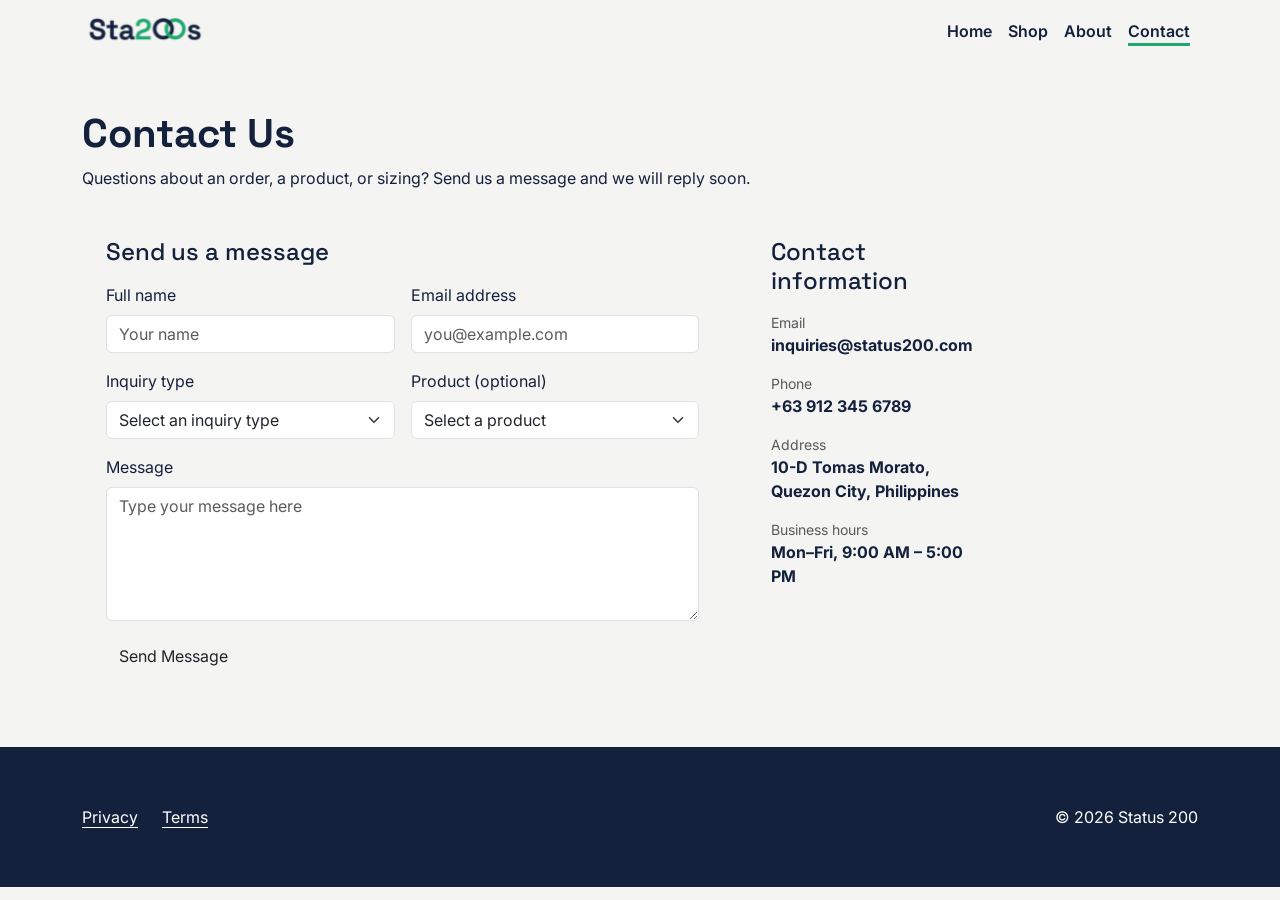
==== contact.html @ 972d7714 "Contact page html (no js yet) No JS yet, still reading how" ====
<!DOCTYPE html>
<html lang="en">
<head>
  <meta charset="UTF-8">
  <meta name="viewport" content="width=device-width, initial-scale=1">
  <meta name="description" content="Contact Us Status 200">
  <title>Status 200 | Contact Us</title>

  <link href="https://fonts.googleapis.com/css2?family=Inter:wght@400;600&family=Space+Grotesk:wght@700&display=swap" rel="stylesheet">
  <link href="https://cdn.jsdelivr.net/npm/bootstrap@5.3.3/dist/css/bootstrap.min.css" rel="stylesheet">
  <link href="css/style.css" rel="stylesheet">
</head>
<body>
  <a class="skip-link" href="#main-content">Skip to main content</a>

  <header>
    <nav class="navbar navbar-expand-md site-nav" aria-label="Main navigation">
      <div class="container">
        <a class="navbar-brand" href="index.html">
          <img src="images/logo.svg" alt="Status 200 home" height="36">
        </a>
        <button class="navbar-toggler" type="button" data-bs-toggle="collapse"
                data-bs-target="#mainNav" aria-controls="mainNav"
                aria-expanded="false" aria-label="Toggle navigation">
          <span class="navbar-toggler-icon"></span>
        </button>
        <div class="collapse navbar-collapse justify-content-end" id="mainNav">
          <ul class="navbar-nav">
            <li class="nav-item"><a class="nav-link" href="index.html">Home</a></li>
            <li class="nav-item"><a class="nav-link" href="index.html#featured-products">Shop</a></li>
            <li class="nav-item"><a class="nav-link" href="index.html#about">About</a></li>
            <li class="nav-item"><a class="nav-link" href="contact.html" aria-current="page">Contact</a></li>
          </ul>
        </div>
      </div>
    </nav>
  </header>

  <main id="main-content">
    <section class="container my-5">
      <h1>Contact Us</h1>
      <p class="contact-subtitle mb-4">Questions about an order, a product, or sizing? Send us a message and we will reply soon.</p>

      <div class="row g-4 align-items-start">
        <!--MAIN CONTACT FORM-->
        <div class="col-md-7"> 
          <div class="contact-box p-4 rounded-4">
            <h2 class="h4 mb-3">Send us a message</h2>

            <form id="contactForm">
              <div class="row g-3">
                <div class="col-md-6">
                  <label for="fullName" class="form-label">Full name</label>
                  <input type="text" class="form-control" id="fullName" placeholder="Your name" required>
                </div>

                <div class="col-md-6">
                  <label for="email" class="form-label">Email address</label>
                  <input type="email" class="form-control" id="email" placeholder="you@example.com" required>
                </div>

                <div class="col-md-6">
                  <label for="inquiryType" class="form-label">Inquiry type</label>
                  <select class="form-select" id="inquiryType" required>
                    <option value="" selected disabled>Select an inquiry type</option>
                    <option value="order">Order inquiry</option>
                    <option value="product">Product or sizing</option>
                    <option value="general">General question</option>
                  </select>
                </div>

                <div class="col-md-6">
                  <label for="product" class="form-label">Product (optional)</label>
                  <select class="form-select" id="product">
                    <option value="" selected>Select a product</option>
                    <option value="dont-be-late">Don't Be Late Tee</option>
                    <option value="everyday-comfort">Everyday Comfort Tee</option>
                    <option value="do-good-work">Do Good Work Tee</option>
                  </select>
                </div>

                <div class="col-12">
                  <label for="message" class="form-label">Message</label>
                  <textarea class="form-control" id="message" rows="5" placeholder="Type your message here" required></textarea>
                </div>

                <div class="col-12">
                  <button type="submit" class="btn btn-send">Send Message</button>
                </div>
              </div>
            </form>

            <div id="confirmation" class="alert alert-success mt-3 mb-0 d-none">
              Message sent! We will reply soon.
            </div>
          </div>    
        </div>

        <!--CONTACT INFORMATION BOX-->
        <div class="col-md-3">
          <div class="info-box p-4 rounded-4">
            <h2 class="h4 mb-3">Contact information</h2>

            <p class="mb-3">
              <small class="text-muted d-block">Email</small>
              <strong>inquiries@status200.com</strong>
            </p>

            <p class="mb-3">
              <small class="text-muted d-block">Phone</small>
              <strong>+63 912 345 6789</strong>
            </p>

            <p class="mb-3">
              <small class="text-muted d-block">Address</small>
              <strong>10-D Tomas Morato, Quezon City, Philippines</strong>
            </p>

            <p class="mb-0">
              <small class="text-muted d-block">Business hours</small>
              <strong>Mon–Fri, 9:00 AM – 5:00 PM</strong>
            </p>
          </div>
        </div>
      </div>
    </section>
  </main>

  <footer class="site-footer py-5">
    <div class="container d-flex flex-column flex-md-row justify-content-between align-items-md-center gap-3">
      <nav aria-label="Footer navigation">
        <ul class="list-unstyled d-flex gap-4 mb-0">
          <li><a href="privacy.html">Privacy</a></li>
          <li><a href="privacy.html#terms">Terms</a></li>
        </ul>
      </nav>
      <p class="mb-0">© 2026 Status 200</p>
    </div>
  </footer>

  <script src="https://cdn.jsdelivr.net/npm/bootstrap@5.3.3/dist/js/bootstrap.bundle.min.js"></script>
  <script src="js/main.js"></script>
</body>
</html>
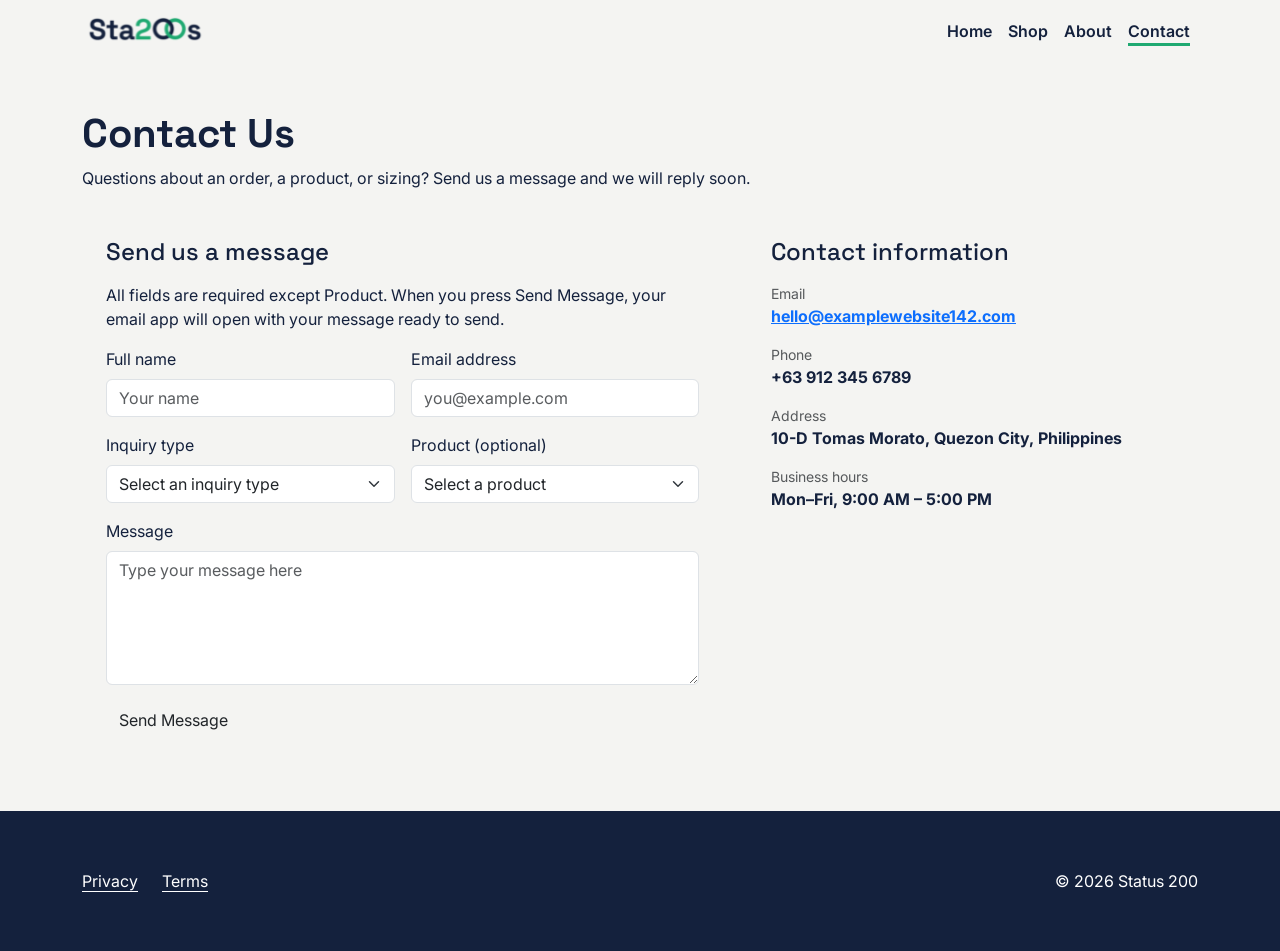
==== commit 9f3fe052: "Update contact.html (small changes)" ====
--- a/contact.html
+++ b/contact.html
@@ -47,7 +47,10 @@
           <div class="contact-box p-4 rounded-4">
             <h2 class="h4 mb-3">Send us a message</h2>
 
-            <form id="contactForm">
+            <!-- ADDED: form instructions -->
+            <p id="formNote" class="mb-3">All fields are required except Product. When you press Send Message, your email app will open with your message ready to send.</p>
+
+            <form id="contactForm" aria-describedby="formNote">
               <div class="row g-3">
                 <div class="col-md-6">
                   <label for="fullName" class="form-label">Full name</label>
@@ -90,20 +93,23 @@
               </div>
             </form>
 
-            <div id="confirmation" class="alert alert-success mt-3 mb-0 d-none">
-              Message sent! We will reply soon.
+            <!-- CHANGED: message text, added role/aria-live -->
+            <div id="confirmation" class="alert alert-success mt-3 mb-0 d-none" role="status" aria-live="polite">
+              Your email app should now open with your message. Please press Send in your email app to complete it.
             </div>
           </div>    
         </div>
 
         <!--CONTACT INFORMATION BOX-->
-        <div class="col-md-3">
+        <!-- CHANGED: col-md-3 to col-md-5 to fill the row -->
+        <div class="col-md-5">
           <div class="info-box p-4 rounded-4">
             <h2 class="h4 mb-3">Contact information</h2>
 
             <p class="mb-3">
               <small class="text-muted d-block">Email</small>
-              <strong>inquiries@status200.com</strong>
+              <!-- CHANGED: correct store email, now a link -->
+              <strong><a href="mailto:hello@examplewebsite142.com">hello@examplewebsite142.com</a></strong>
             </p>
 
             <p class="mb-3">
@@ -141,4 +147,4 @@
   <script src="https://cdn.jsdelivr.net/npm/bootstrap@5.3.3/dist/js/bootstrap.bundle.min.js"></script>
   <script src="js/main.js"></script>
 </body>
-</html>+</html>
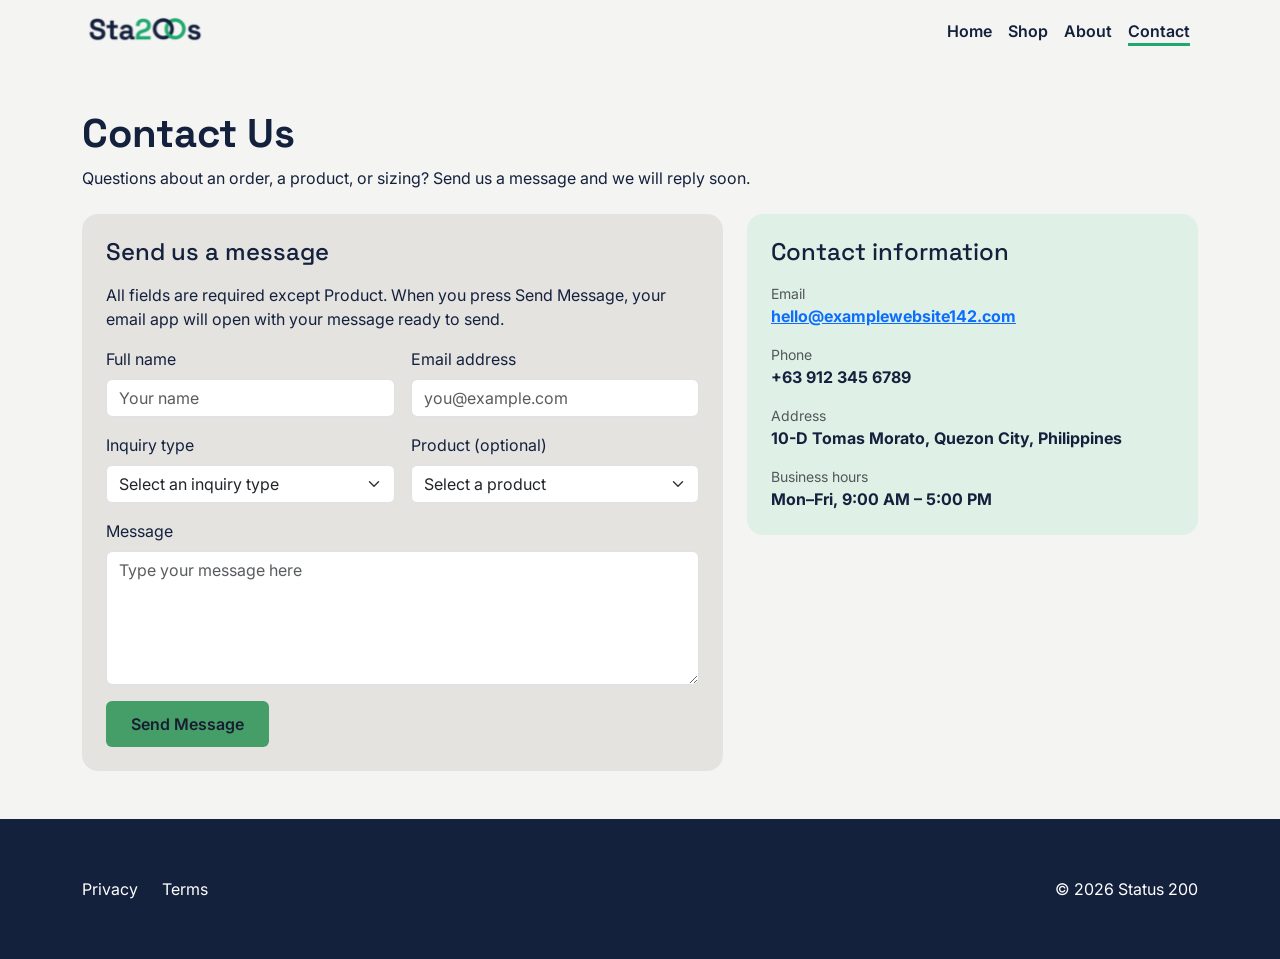
==== commit f40a6493: "Add files via upload - updated style.css to fix footer not sticking to bottom of screen in different" ====
--- a/contact.html
+++ b/contact.html
@@ -9,6 +9,7 @@
   <link href="https://fonts.googleapis.com/css2?family=Inter:wght@400;600&family=Space+Grotesk:wght@700&display=swap" rel="stylesheet">
   <link href="https://cdn.jsdelivr.net/npm/bootstrap@5.3.3/dist/css/bootstrap.min.css" rel="stylesheet">
   <link href="css/style.css" rel="stylesheet">
+  <script src="js/mailto.js" defer></script>
 </head>
 <body>
   <a class="skip-link" href="#main-content">Skip to main content</a>
@@ -50,7 +51,7 @@
             <!-- ADDED: form instructions -->
             <p id="formNote" class="mb-3">All fields are required except Product. When you press Send Message, your email app will open with your message ready to send.</p>
 
-            <form id="contactForm" aria-describedby="formNote">
+            <form id="contactForm" class="contactForm" action="#" method="post" aria-describedby="formNote"> <!--added javascript id stuff-->
               <div class="row g-3">
                 <div class="col-md-6">
                   <label for="fullName" class="form-label">Full name</label>
@@ -66,9 +67,9 @@
                   <label for="inquiryType" class="form-label">Inquiry type</label>
                   <select class="form-select" id="inquiryType" required>
                     <option value="" selected disabled>Select an inquiry type</option>
-                    <option value="order">Order inquiry</option>
-                    <option value="product">Product or sizing</option>
-                    <option value="general">General question</option>
+                    <option value="Order Inquiry">Order inquiry</option>
+                    <option value="Product or Sizing">Product or sizing</option>
+                    <option value="General Inquiry">General question</option>
                   </select>
                 </div>
 
@@ -147,4 +148,4 @@
   <script src="https://cdn.jsdelivr.net/npm/bootstrap@5.3.3/dist/js/bootstrap.bundle.min.js"></script>
   <script src="js/main.js"></script>
 </body>
-</html>
+</html>
--- a/css/style.css
+++ b/css/style.css
@@ -0,0 +1,180 @@
+:root {
+  --jungle-green: #1FA971;
+  --prussian-blue: #14213D;
+  --honeydew: #D9F2E6;
+  --white-smoke: #F4F4F2;
+}
+
+body {
+  font-family: "Inter", sans-serif;
+  font-size: 1rem;
+  font-weight: 400;
+  color: var(--prussian-blue);
+  background-color: var(--white-smoke);
+}
+
+h1, h2, h3 {
+  font-family: "Space Grotesk", sans-serif;
+  font-weight: 700;
+  color: var(--prussian-blue);
+}
+
+.skip-link {
+  position: absolute;
+  left: -999px;
+  top: 0;
+  background: var(--prussian-blue);
+  color: #fff;
+  padding: 0.75rem 1rem;
+  z-index: 2000;
+}
+.skip-link:focus { left: 0; }
+
+a:focus-visible,
+.btn:focus-visible,
+.navbar-toggler:focus-visible {
+  outline: 3px solid var(--prussian-blue);
+  outline-offset: 3px;
+  box-shadow: none;
+}
+
+.site-nav { background-color: var(--white-smoke); }
+.site-nav .nav-link {
+  color: var(--prussian-blue);
+  font-weight: 600;
+  min-height: 44px;
+  display: flex;
+  align-items: center;
+  padding-left: 1rem;
+  padding-right: 1rem;
+}
+.site-nav .nav-link:hover,
+.site-nav .nav-link[aria-current="page"] {
+  color: var(--prussian-blue);
+  text-decoration: underline;
+  text-decoration-color: var(--jungle-green);
+  text-decoration-thickness: 3px;
+  text-underline-offset: 6px;
+}
+.navbar-toggler { min-width: 44px; min-height: 44px; }
+
+.hero-card { background-color: var(--honeydew); }
+.hero-card h1 { font-size: 3rem; margin-bottom: 0.5rem; }
+.hero-card .accent { color: var(--jungle-green); }
+.hero-tagline { font-weight: 600; }
+
+.btn-shop {
+  background-color: var(--jungle-green);
+  border: 2px solid var(--jungle-green);
+  color: #fff;
+  font-weight: 600;
+  min-width: 11rem;
+  min-height: 48px;
+  border-radius: 0.5rem;
+}
+.btn-shop:hover,
+.btn-shop:active {
+  background-color: var(--prussian-blue);
+  border-color: var(--prussian-blue);
+  color: #fff;
+}
+
+.section-title {
+  font-size: 1rem;
+  text-transform: uppercase;
+  letter-spacing: 0.05em;
+}
+.product-card { background: transparent; max-width: 320px; margin: 0 auto; }
+.product-img {
+  aspect-ratio: 1 / 1;
+  object-fit: contain;
+  background-color: transparent;
+  width: 100%;
+  height: auto;
+  transition: transform 0.3s ease;
+}
+.product-card:hover .product-img,
+.product-card:focus-within .product-img {
+  transform: scale(1.05);
+}
+@media (prefers-reduced-motion: reduce) {
+  .product-img {
+    transition: none;
+  }
+  .product-card:hover .product-img,
+  .product-card:focus-within .product-img {
+    transform: none;
+  }
+}
+.product-name,
+.product-name a {
+  font-size: 1.25rem;
+  margin-top: 0.75rem;
+  color: var(--honeydew);
+  -webkit-text-stroke: 1px var(--jungle-green);
+}
+
+.product-meta {
+  display: flex;
+  justify-content: center;
+  align-items: center;
+  flex-wrap: wrap;
+  gap: 0.5rem;
+}
+.product-price { font-weight: 600; margin: 0; }
+.meta-dot { color: var(--prussian-blue); }
+.order-link {
+  display: inline-block;
+  min-height: 44px;
+  line-height: 44px;
+  padding: 0 0.75rem;
+  color: var(--jungle-green);
+  font-weight: 600;
+  text-decoration: underline;
+  text-underline-offset: 4px;
+}
+.order-link:hover { color: var(--prussian-blue); }
+
+.about-section { background-color: var(--honeydew); }
+.about-title { font-size: 1.25rem; white-space: nowrap; }
+
+.site-footer { background-color: var(--prussian-blue); color: #fff; }
+.site-footer a {
+  display: inline-block;
+  min-height: 44px;
+  line-height: 44px;
+  color: #fff;
+  text-decoration: none;
+  text-underline-offset: 4px;
+}
+.site-footer a:focus-visible { outline-color: #fff; }
+
+@media (max-width: 767.98px) {
+  .hero-card h1 { font-size: 2.25rem; }
+  .btn-shop { width: 100%; }
+}
+
+.contact-box {
+  background-color: #e4e3e0;
+}
+
+.info-box {
+  background-color: #dff0e6;
+}
+
+.btn-send {
+  background-color: #459d67;
+  color: #181d31;
+  font-weight: 600;
+  padding: 10px 24px;
+}
+
+.btn-send:hover {
+  background-color: #3a8858;
+  color: #181d31;
+}
+
+.contact-box,
+.info-box {
+  overflow-wrap: break-word;
+}
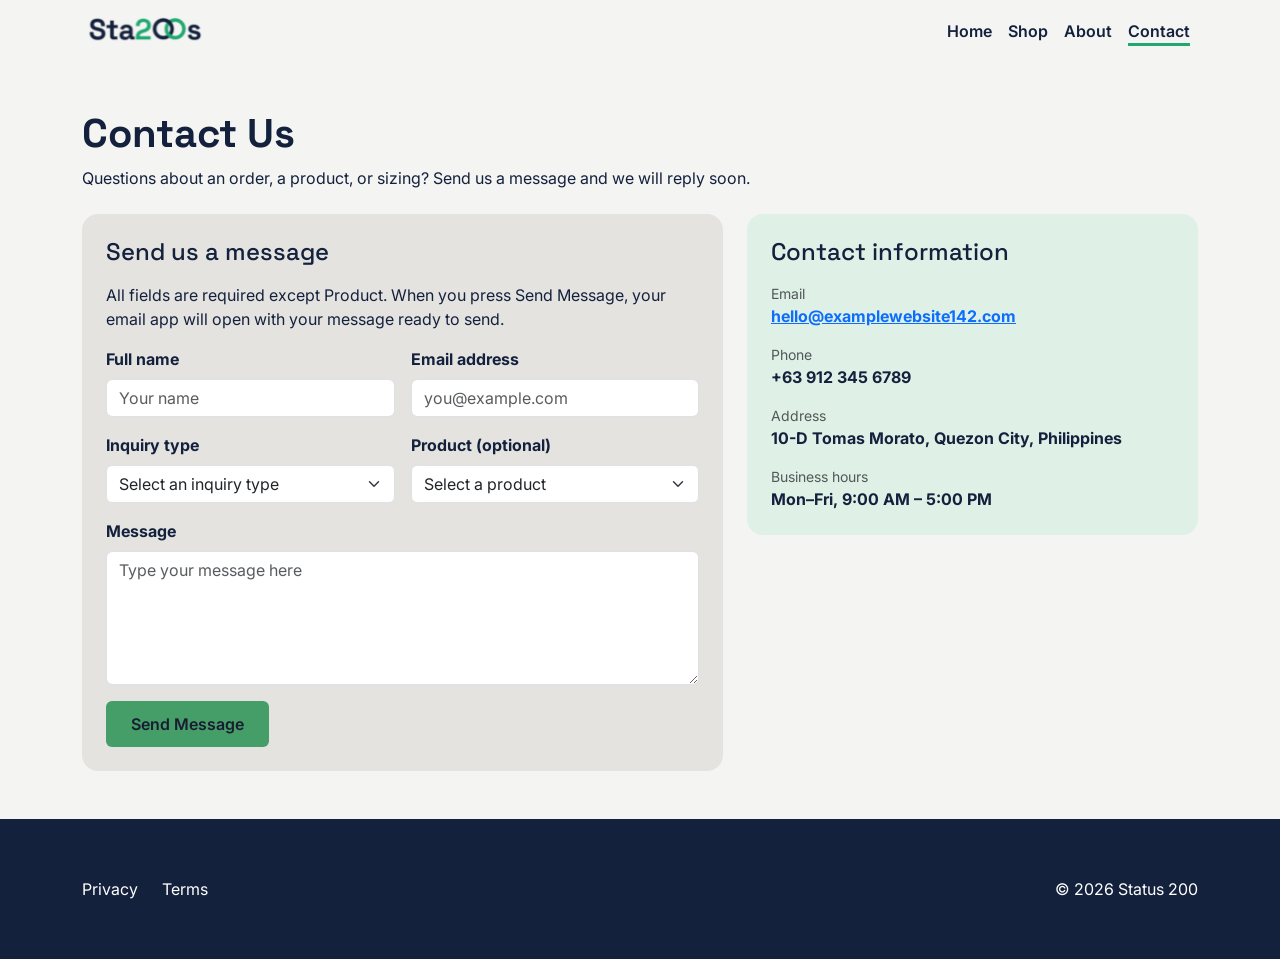
==== commit 151c400e: "Update contact.html added <strong> to contact form field labels" ====
--- a/contact.html
+++ b/contact.html
@@ -54,17 +54,17 @@
             <form id="contactForm" class="contactForm" action="#" method="post" aria-describedby="formNote"> <!--added javascript id stuff-->
               <div class="row g-3">
                 <div class="col-md-6">
-                  <label for="fullName" class="form-label">Full name</label>
+                  <label for="fullName" class="form-label"><strong>Full name</strong></label>
                   <input type="text" class="form-control" id="fullName" placeholder="Your name" required>
                 </div>
 
                 <div class="col-md-6">
-                  <label for="email" class="form-label">Email address</label>
+                  <label for="email" class="form-label"><strong>Email address</strong></label>
                   <input type="email" class="form-control" id="email" placeholder="you@example.com" required>
                 </div>
 
                 <div class="col-md-6">
-                  <label for="inquiryType" class="form-label">Inquiry type</label>
+                  <label for="inquiryType" class="form-label"><strong>Inquiry type</strong></label>
                   <select class="form-select" id="inquiryType" required>
                     <option value="" selected disabled>Select an inquiry type</option>
                     <option value="Order Inquiry">Order inquiry</option>
@@ -74,7 +74,7 @@
                 </div>
 
                 <div class="col-md-6">
-                  <label for="product" class="form-label">Product (optional)</label>
+                  <label for="product" class="form-label"><strong>Product (optional)</strong></label>
                   <select class="form-select" id="product">
                     <option value="" selected>Select a product</option>
                     <option value="dont-be-late">Don't Be Late Tee</option>
@@ -84,7 +84,7 @@
                 </div>
 
                 <div class="col-12">
-                  <label for="message" class="form-label">Message</label>
+                  <label for="message" class="form-label"><strong>Message</strong></label>
                   <textarea class="form-control" id="message" rows="5" placeholder="Type your message here" required></textarea>
                 </div>
 
@@ -148,4 +148,4 @@
   <script src="https://cdn.jsdelivr.net/npm/bootstrap@5.3.3/dist/js/bootstrap.bundle.min.js"></script>
   <script src="js/main.js"></script>
 </body>
-</html>+</html>
